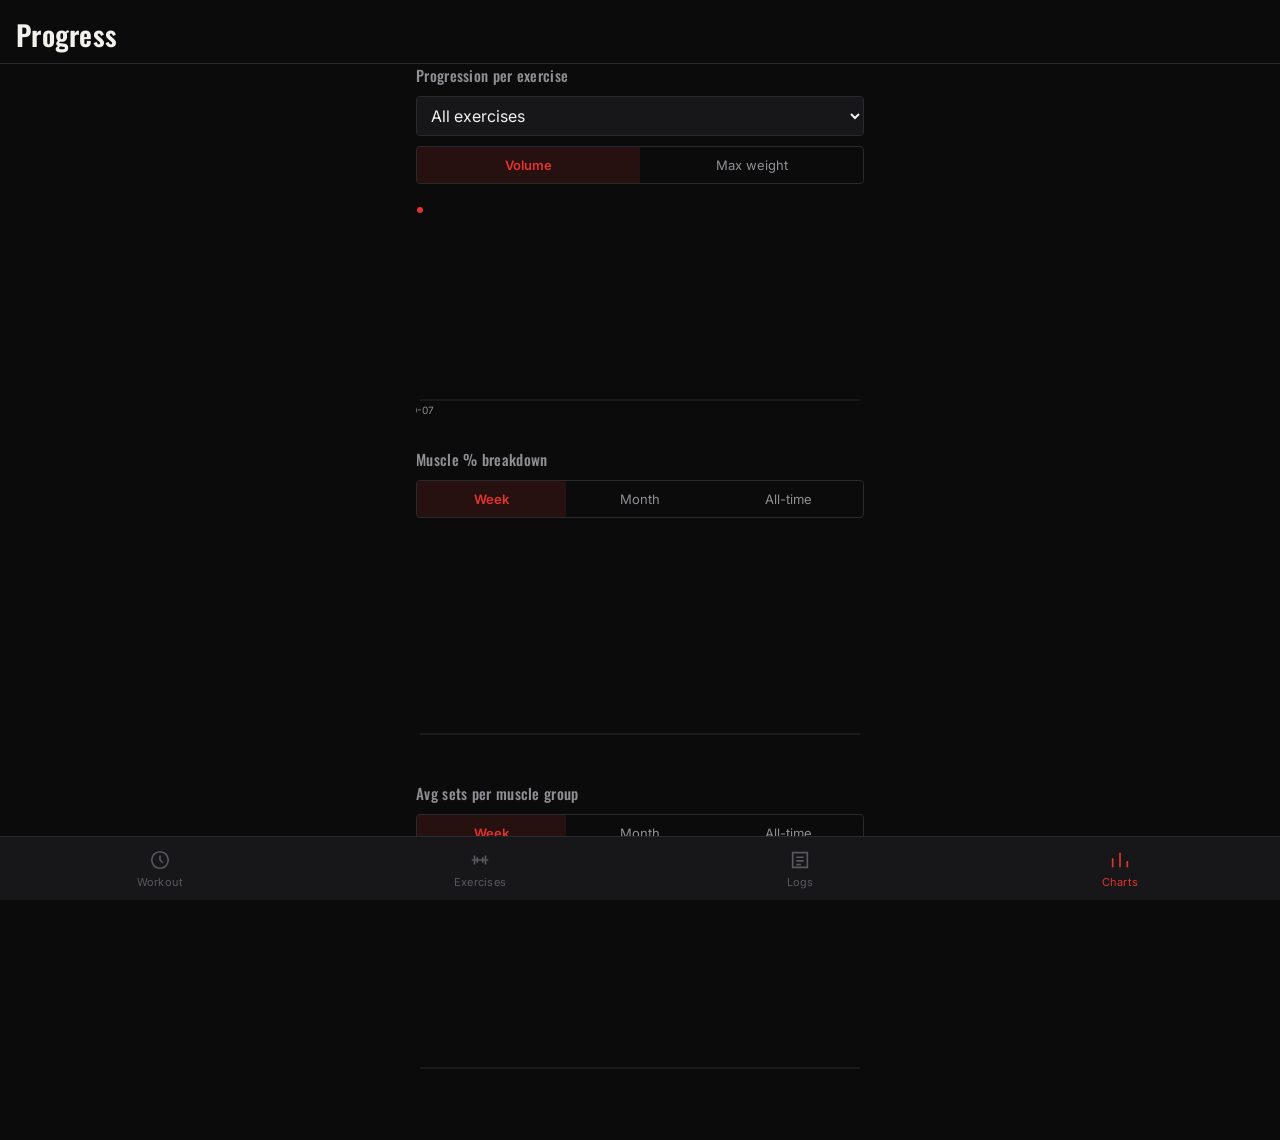
==== charts.html @ bef4cc0c "pipeline" ====
<!DOCTYPE html>
<html lang="en">
<head>
  <meta charset="UTF-8">
  <meta name="viewport" content="width=device-width, initial-scale=1, viewport-fit=cover">
  <title>Progress</title>
  <link rel="manifest" href="manifest.json">
  <link rel="stylesheet" href="css/styles.css">
  <link rel="preconnect" href="https://fonts.googleapis.com">
  <link href="https://fonts.googleapis.com/css2?family=Oswald:wght@500;600&family=Inter:wght@400;500;600&display=swap" rel="stylesheet">
</head>
<body>
  <div class="page-header">
    <h1>Progress</h1>
  </div>
  <main>

    <section class="chart-block">
      <h2>Progression per exercise</h2>
      <select id="chart1-exercise-select" style="width:100%; height:40px; background:var(--surface); border:1px solid var(--line); border-radius:var(--radius); margin:10px 0; color:var(--text); padding:0 10px;"></select>
      <div class="toggle-group" id="chart1-metric-toggle">
        <button data-value="volume" class="active">Volume</button>
        <button data-value="weight">Max weight</button>
      </div>
      <canvas id="chart1-canvas"></canvas>
    </section>

    <section class="chart-block">
      <h2>Muscle % breakdown</h2>
      <div class="toggle-group" id="chart2-range-toggle" style="margin-top:10px;">
        <button data-value="week" class="active">Week</button>
        <button data-value="month">Month</button>
        <button data-value="all">All-time</button>
      </div>
      <canvas id="chart2-canvas"></canvas>
    </section>

    <section class="chart-block">
      <h2>Avg sets per muscle group</h2>
      <div class="toggle-group" id="chart3-range-toggle" style="margin-top:10px;">
        <button data-value="week" class="active">Week</button>
        <button data-value="month">Month</button>
        <button data-value="all">All-time</button>
      </div>
      <canvas id="chart3-canvas"></canvas>
    </section>

  </main>

  <script src="js/data.js"></script>
  <script src="js/nav.js"></script>
  <script src="js/charts.js"></script>
</body>
</html>
---- css/styles.css ----
/* ==========================================================================
   Design tokens
   ========================================================================== */
:root {
  --bg: #0b0b0c;
  --surface: #17171a;
  --surface-raised: #202024;
  --line: #2a2a2e;

  --red: #e3342e;
  --red-dim: #8f201c;
  --red-wash: rgba(227, 52, 46, 0.12);

  --text: #f2f1ed;
  --text-dim: #8f8f94;
  --text-faint: #58585d;

  --font-display: "Oswald", "Arial Narrow", sans-serif;
  --font-body: "Inter", -apple-system, BlinkMacSystemFont, sans-serif;

  --radius: 4px;
  --nav-height: 64px;
  --gap: 16px;
}

@font-face {
  font-family: "Oswald";
  src: local("Oswald");
}

/* ==========================================================================
   Reset
   ========================================================================== */
* { box-sizing: border-box; margin: 0; padding: 0; }

html, body {
  height: 100%;
  background: var(--bg);
  color: var(--text);
  font-family: var(--font-body);
  -webkit-font-smoothing: antialiased;
}

body {
  display: flex;
  flex-direction: column;
  min-height: 100vh;
  padding-bottom: calc(var(--nav-height) + env(safe-area-inset-bottom, 0px));
}

button, input, select { font: inherit; color: inherit; }

button {
  background: none;
  border: none;
  cursor: pointer;
}

a { color: inherit; text-decoration: none; }

/* ==========================================================================
   Typography
   ========================================================================== */
h1, h2, h3, .num {
  font-family: var(--font-display);
  font-weight: 600;
  letter-spacing: 0.01em;
}

h1 { font-size: 28px; line-height: 1.1; padding: 20px var(--gap) 12px; }
h2 { font-size: 15px; color: var(--text-dim); font-weight: 500; letter-spacing: 0.02em; }
h3 { font-size: 17px; }

.num {
  font-size: 22px;
  font-variant-numeric: tabular-nums;
}

.num-lg {
  font-size: 40px;
  font-variant-numeric: tabular-nums;
}

p, .body-text { font-size: 15px; color: var(--text-dim); line-height: 1.5; }

/* ==========================================================================
   Layout shell
   ========================================================================== */
main {
  flex: 1;
  width: 100%;
  max-width: 480px;
  margin: 0 auto;
  padding: 0 var(--gap) 24px;
}

.page-header {
  position: sticky;
  top: 0;
  background: var(--bg);
  z-index: 5;
  border-bottom: 1px solid var(--line);
}

/* ==========================================================================
   Bottom nav
   ========================================================================== */
nav.tabbar {
  position: fixed;
  left: 0; right: 0; bottom: 0;
  height: calc(var(--nav-height) + env(safe-area-inset-bottom, 0px));
  padding-bottom: env(safe-area-inset-bottom, 0px);
  background: var(--surface);
  border-top: 1px solid var(--line);
  display: flex;
  z-index: 10;
}

nav.tabbar a {
  flex: 1;
  display: flex;
  flex-direction: column;
  align-items: center;
  justify-content: center;
  gap: 4px;
  font-size: 11px;
  color: var(--text-faint);
  letter-spacing: 0.02em;
}

nav.tabbar a svg { width: 22px; height: 22px; stroke: currentColor; fill: none; stroke-width: 1.8; }

nav.tabbar a.active { color: var(--red); }
nav.tabbar a.active svg { stroke: var(--red); }

/* ==========================================================================
   Rows / list items (flat, bordered — not card-soup)
   ========================================================================== */
.row-list { border-top: 1px solid var(--line); }

.row {
  display: flex;
  align-items: center;
  justify-content: space-between;
  padding: 14px 4px;
  border-bottom: 1px solid var(--line);
}

.row-title { font-size: 16px; font-weight: 500; }
.row-sub { font-size: 13px; color: var(--text-dim); margin-top: 2px; }

/* ==========================================================================
   Buttons
   ========================================================================== */
.btn {
  display: inline-flex;
  align-items: center;
  justify-content: center;
  gap: 8px;
  height: 48px;
  padding: 0 20px;
  border-radius: var(--radius);
  font-size: 15px;
  font-weight: 600;
  width: 100%;
}

.btn-primary { background: var(--red); color: var(--bg); }
.btn-primary:active { background: var(--red-dim); }

.btn-ghost {
  background: transparent;
  border: 1px solid var(--line);
  color: var(--text);
}

.btn-danger { background: transparent; color: var(--red); }

.fab {
  position: fixed;
  right: var(--gap);
  bottom: calc(var(--nav-height) + 16px + env(safe-area-inset-bottom, 0px));
  width: 56px; height: 56px;
  border-radius: 50%;
  background: var(--red);
  color: var(--bg);
  font-size: 28px;
  display: flex;
  align-items: center;
  justify-content: center;
  box-shadow: 0 4px 16px rgba(227, 52, 46, 0.35);
  z-index: 8;
}

/* ==========================================================================
   Forms
   ========================================================================== */
.field { margin-bottom: 14px; }

.field label {
  display: block;
  font-size: 12px;
  color: var(--text-dim);
  margin-bottom: 6px;
  letter-spacing: 0.02em;
}

.field input, .field select {
  width: 100%;
  height: 44px;
  background: var(--surface);
  border: 1px solid var(--line);
  border-radius: var(--radius);
  padding: 0 12px;
  font-size: 15px;
}

.field input:focus, .field select:focus,
.btn:focus-visible, nav.tabbar a:focus-visible {
  outline: 2px solid var(--red);
  outline-offset: 2px;
}

/* set row inputs — weight + reps side by side */
.set-row {
  display: grid;
  grid-template-columns: 24px 1fr 1fr auto;
  gap: 8px;
  align-items: center;
  padding: 6px 0;
}

.set-row .set-idx { color: var(--text-faint); font-size: 13px; }

/* ==========================================================================
   Toggle group (chart view switches)
   ========================================================================== */
.toggle-group {
  display: flex;
  border: 1px solid var(--line);
  border-radius: var(--radius);
  overflow: hidden;
  margin-bottom: var(--gap);
}

.toggle-group button {
  flex: 1;
  height: 36px;
  font-size: 13px;
  color: var(--text-dim);
}

.toggle-group button.active {
  background: var(--red-wash);
  color: var(--red);
  font-weight: 600;
}

/* ==========================================================================
   Chart canvas container
   ========================================================================== */
.chart-block { margin-bottom: 28px; }
.chart-block canvas { width: 100%; height: 220px; display: block; }

/* ==========================================================================
   Empty states
   ========================================================================== */
.empty {
  padding: 48px 0;
  text-align: center;
  color: var(--text-dim);
}

.empty .num-lg { color: var(--text-faint); display: block; margin-bottom: 8px; }

@media (prefers-reduced-motion: no-preference) {
  .fab { transition: transform 0.15s ease; }
  .fab:active { transform: scale(0.92); }
}
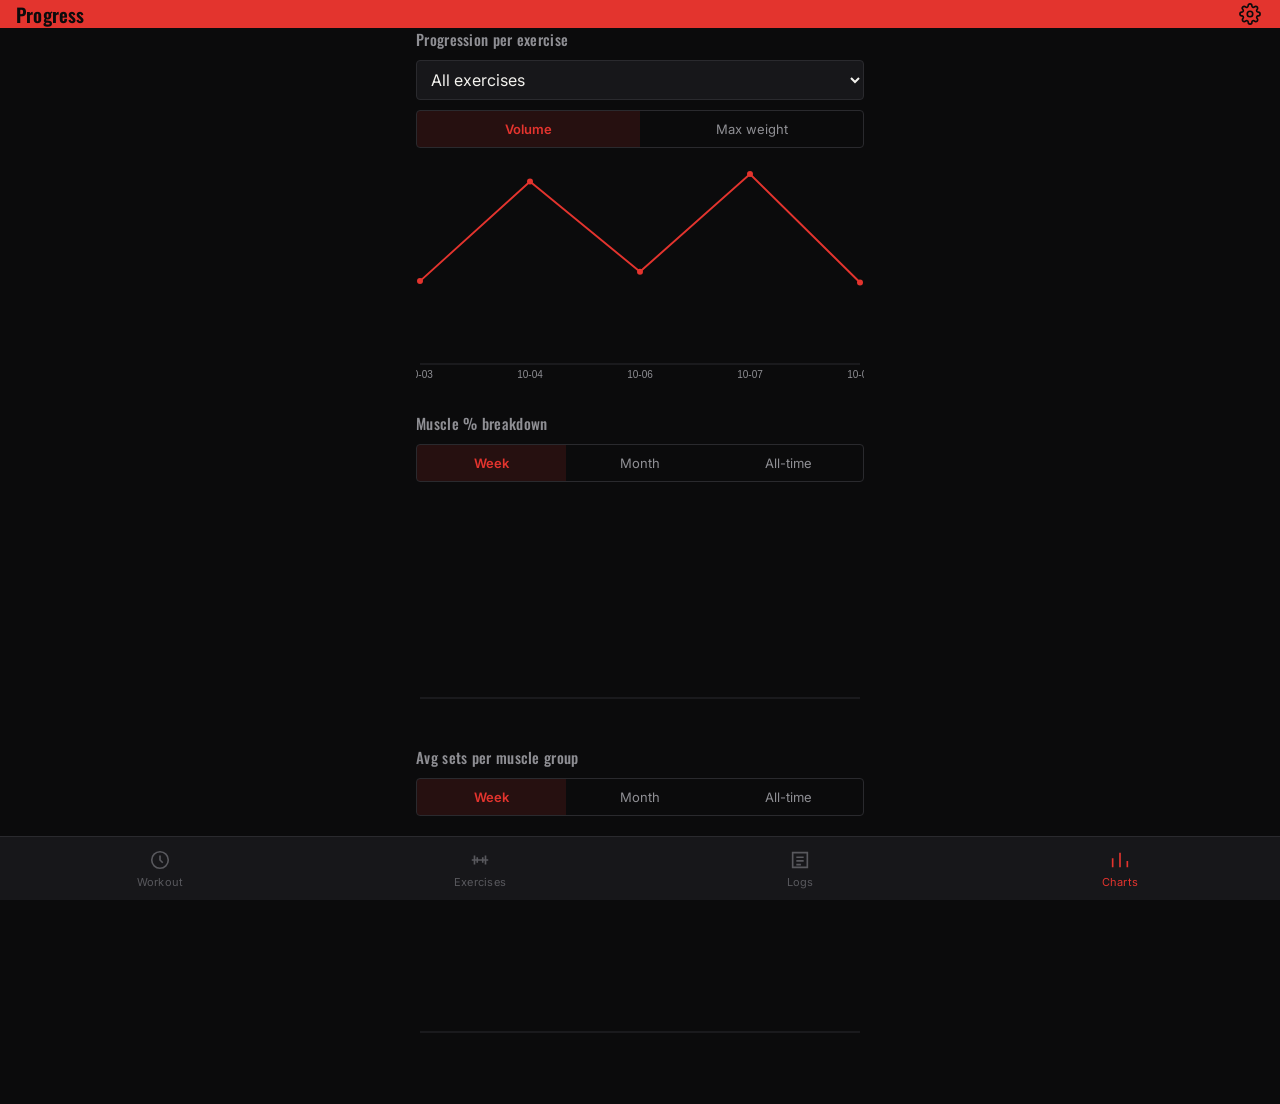
==== commit 223733f7: "red" ====
--- a/charts.html
+++ b/charts.html
@@ -10,9 +10,6 @@
   <link href="https://fonts.googleapis.com/css2?family=Oswald:wght@500;600&family=Inter:wght@400;500;600&display=swap" rel="stylesheet">
 </head>
 <body>
-  <div class="page-header">
-    <h1>Progress</h1>
-  </div>
   <main>
 
     <section class="chart-block">
--- a/css/styles.css
+++ b/css/styles.css
@@ -1,10 +1,10 @@
 /* ==========================================================================
-   Design tokens
+   Design tokens — every color/size other rules build from. Change the look
+   of the whole app by editing values here, not by hunting through rules below.
    ========================================================================== */
 :root {
   --bg: #0b0b0c;
   --surface: #17171a;
-  --surface-raised: #202024;
   --line: #2a2a2e;
 
   --red: #e3342e;
@@ -20,18 +20,18 @@
 
   --radius: 4px;
   --nav-height: 64px;
+  --topbar-height: 52px;
   --gap: 16px;
 }
 
-@font-face {
-  font-family: "Oswald";
-  src: local("Oswald");
-}
-
-/* ==========================================================================
-   Reset
-   ========================================================================== */
-* { box-sizing: border-box; margin: 0; padding: 0; }
+/* ==========================================================================
+   Base reset — browsers ship their own default margins, paddings and font
+   sizes for things like <h1>, <button> and <p>, and they don't agree with
+   each other. These rules zero that out once, here, so every component
+   below starts from the same blank slate instead of fighting inherited
+   browser defaults.
+   ========================================================================== */
+* { box-sizing: border-box; margin: 0; padding: 0; }  /* consistent sizing + no surprise default spacing */
 
 html, body {
   height: 100%;
@@ -48,14 +48,8 @@
   padding-bottom: calc(var(--nav-height) + env(safe-area-inset-bottom, 0px));
 }
 
-button, input, select { font: inherit; color: inherit; }
-
-button {
-  background: none;
-  border: none;
-  cursor: pointer;
-}
-
+button, input, select { font: inherit; color: inherit; }  /* form controls don't inherit font by default */
+button { background: none; border: none; cursor: pointer; }
 a { color: inherit; text-decoration: none; }
 
 /* ==========================================================================
@@ -67,19 +61,11 @@
   letter-spacing: 0.01em;
 }
 
-h1 { font-size: 28px; line-height: 1.1; padding: 20px var(--gap) 12px; }
 h2 { font-size: 15px; color: var(--text-dim); font-weight: 500; letter-spacing: 0.02em; }
 h3 { font-size: 17px; }
 
-.num {
-  font-size: 22px;
-  font-variant-numeric: tabular-nums;
-}
-
-.num-lg {
-  font-size: 40px;
-  font-variant-numeric: tabular-nums;
-}
+.num { font-size: 22px; font-variant-numeric: tabular-nums; }
+.num-lg { font-size: 40px; font-variant-numeric: tabular-nums; }
 
 p, .body-text { font-size: 15px; color: var(--text-dim); line-height: 1.5; }
 
@@ -94,13 +80,54 @@
   padding: 0 var(--gap) 24px;
 }
 
-.page-header {
+/* ==========================================================================
+   Topbar — ONE shared header, rendered by renderTopbar() in nav.js on every
+   page. Nothing below is page-specific; per-page differences (a left button,
+   its label, its click handler) are passed as arguments from each page's JS,
+   not hardcoded per page in HTML.
+   ========================================================================== */
+.topbar {
   position: sticky;
   top: 0;
-  background: var(--bg);
   z-index: 5;
-  border-bottom: 1px solid var(--line);
-}
+  height: calc(var(--topbar-height) + env(safe-area-inset-top, 0px));
+  padding-top: env(safe-area-inset-top, 0px);
+  background: var(--red);
+  color: var(--bg);
+  display: flex;
+  align-items: center;
+  justify-content: space-between;
+  padding-left: var(--gap);
+  padding-right: var(--gap);
+}
+
+.topbar-title {
+  font-size: 19px;
+  color: var(--bg);
+}
+
+.topbar-left-btn {
+  font-size: 16px;
+  color: var(--bg);
+  min-width: 48px;
+  text-align: left;
+}
+
+.topbar-left-btn[hidden] { visibility: hidden; } /* keeps title centered even with no left action */
+
+/* ==========================================================================
+   Icon buttons — one shared size/alignment rule for every button that's
+   just an SVG glyph (topbar gear, calendar prev/next, collapse caret).
+   ========================================================================== */
+.icon-btn {
+  width: 28px;
+  height: 28px;
+  display: flex;
+  align-items: center;
+  justify-content: center;
+}
+
+.icon-btn svg { width: 22px; height: 22px; }
 
 /* ==========================================================================
    Bottom nav
@@ -129,7 +156,6 @@
 }
 
 nav.tabbar a svg { width: 22px; height: 22px; stroke: currentColor; fill: none; stroke-width: 1.8; }
-
 nav.tabbar a.active { color: var(--red); }
 nav.tabbar a.active svg { stroke: var(--red); }
 
@@ -168,12 +194,7 @@
 .btn-primary { background: var(--red); color: var(--bg); }
 .btn-primary:active { background: var(--red-dim); }
 
-.btn-ghost {
-  background: transparent;
-  border: 1px solid var(--line);
-  color: var(--text);
-}
-
+.btn-ghost { background: transparent; border: 1px solid var(--line); color: var(--text); }
 .btn-danger { background: transparent; color: var(--red); }
 
 .fab {
@@ -192,6 +213,11 @@
   z-index: 8;
 }
 
+@media (prefers-reduced-motion: no-preference) {
+  .fab { transition: transform 0.15s ease; }
+  .fab:active { transform: scale(0.92); }
+}
+
 /* ==========================================================================
    Forms
    ========================================================================== */
@@ -216,12 +242,11 @@
 }
 
 .field input:focus, .field select:focus,
-.btn:focus-visible, nav.tabbar a:focus-visible {
+.btn:focus-visible, nav.tabbar a:focus-visible, .icon-btn:focus-visible {
   outline: 2px solid var(--red);
   outline-offset: 2px;
 }
 
-/* set row inputs — weight + reps side by side */
 .set-row {
   display: grid;
   grid-template-columns: 24px 1fr 1fr auto;
@@ -243,18 +268,8 @@
   margin-bottom: var(--gap);
 }
 
-.toggle-group button {
-  flex: 1;
-  height: 36px;
-  font-size: 13px;
-  color: var(--text-dim);
-}
-
-.toggle-group button.active {
-  background: var(--red-wash);
-  color: var(--red);
-  font-weight: 600;
-}
+.toggle-group button { flex: 1; height: 36px; font-size: 13px; color: var(--text-dim); }
+.toggle-group button.active { background: var(--red-wash); color: var(--red); font-weight: 600; }
 
 /* ==========================================================================
    Chart canvas container
@@ -265,15 +280,103 @@
 /* ==========================================================================
    Empty states
    ========================================================================== */
-.empty {
-  padding: 48px 0;
+.empty { padding: 48px 0; text-align: center; color: var(--text-dim); }
+.empty .num-lg { color: var(--text-faint); display: block; margin-bottom: 8px; }
+
+/* ==========================================================================
+   Logs — calendar view
+   ========================================================================== */
+.calendar-card { max-width: 480px; margin: 0 auto; padding: 18px var(--gap) 0; }
+
+.calendar-month-row {
+  display: flex;
+  align-items: center;
+  justify-content: center;
+  gap: 18px;
+  margin-bottom: 18px;
+}
+
+.calendar-nav-btn { font-size: 22px; color: var(--text-dim); width: 32px; height: 32px; }
+
+.calendar-month-label {
+  font-family: var(--font-display);
+  font-size: 20px;
+  font-weight: 600;
+  min-width: 170px;
   text-align: center;
+}
+
+.calendar-weekdays {
+  display: grid;
+  grid-template-columns: repeat(7, 1fr);
+  margin-bottom: 8px;
+}
+
+.calendar-weekdays span { text-align: center; font-size: 13px; color: var(--text-faint); }
+
+.calendar-grid { display: grid; grid-template-columns: repeat(7, 1fr); row-gap: 14px; }
+
+.day-cell {
+  position: relative;
+  height: 48px;
+  display: flex;
+  flex-direction: column;
+  align-items: center;
+  justify-content: center;
+  background: transparent;
+}
+
+.day-num {
+  width: 36px; height: 36px;
+  display: flex;
+  align-items: center;
+  justify-content: center;
+  border-radius: 50%;
+  font-size: 17px;
+  color: var(--text);
+}
+
+.day-cell.has-workout .day-num { background: var(--red); color: var(--bg); font-weight: 600; }
+.day-cell.has-workout.is-today .day-num { background: var(--red-dim); color: var(--text); }
+.day-cell.is-selected .day-num { outline: 2px solid var(--text); outline-offset: 2px; }
+
+.day-dot { width: 4px; height: 4px; border-radius: 50%; background: var(--red); margin-top: 2px; }
+
+.calendar-collapse-btn {
+  width: 100%;
+  display: flex;
+  align-items: center;
+  gap: 10px;
+  padding: 16px 0 8px;
+  color: var(--text-faint);
+}
+
+.collapse-line { flex: 1; height: 1px; background: var(--line); }
+.collapse-caret { font-size: 14px; }
+
+.day-detail-heading {
+  padding: 20px var(--gap) 8px;
+  font-size: 13px;
+  letter-spacing: 0.04em;
   color: var(--text-dim);
-}
-
-.empty .num-lg { color: var(--text-faint); display: block; margin-bottom: 8px; }
-
-@media (prefers-reduced-motion: no-preference) {
-  .fab { transition: transform 0.15s ease; }
-  .fab:active { transform: scale(0.92); }
-}+  max-width: 480px;
+  margin: 0 auto;
+}
+
+.workout-summary-card {
+  display: flex;
+  align-items: center;
+  justify-content: space-between;
+  gap: 12px;
+  width: calc(100% - 32px);
+  max-width: 448px;
+  margin: 0 auto;
+  padding: 16px;
+  background: var(--surface);
+  border-radius: var(--radius);
+  text-align: left;
+}
+
+.workout-summary-card .chevron { width: 20px; height: 20px; flex-shrink: 0; color: var(--text-faint); }
+
+#summary-expanded { max-width: 480px; margin: 0 auto; padding: 0 var(--gap); }
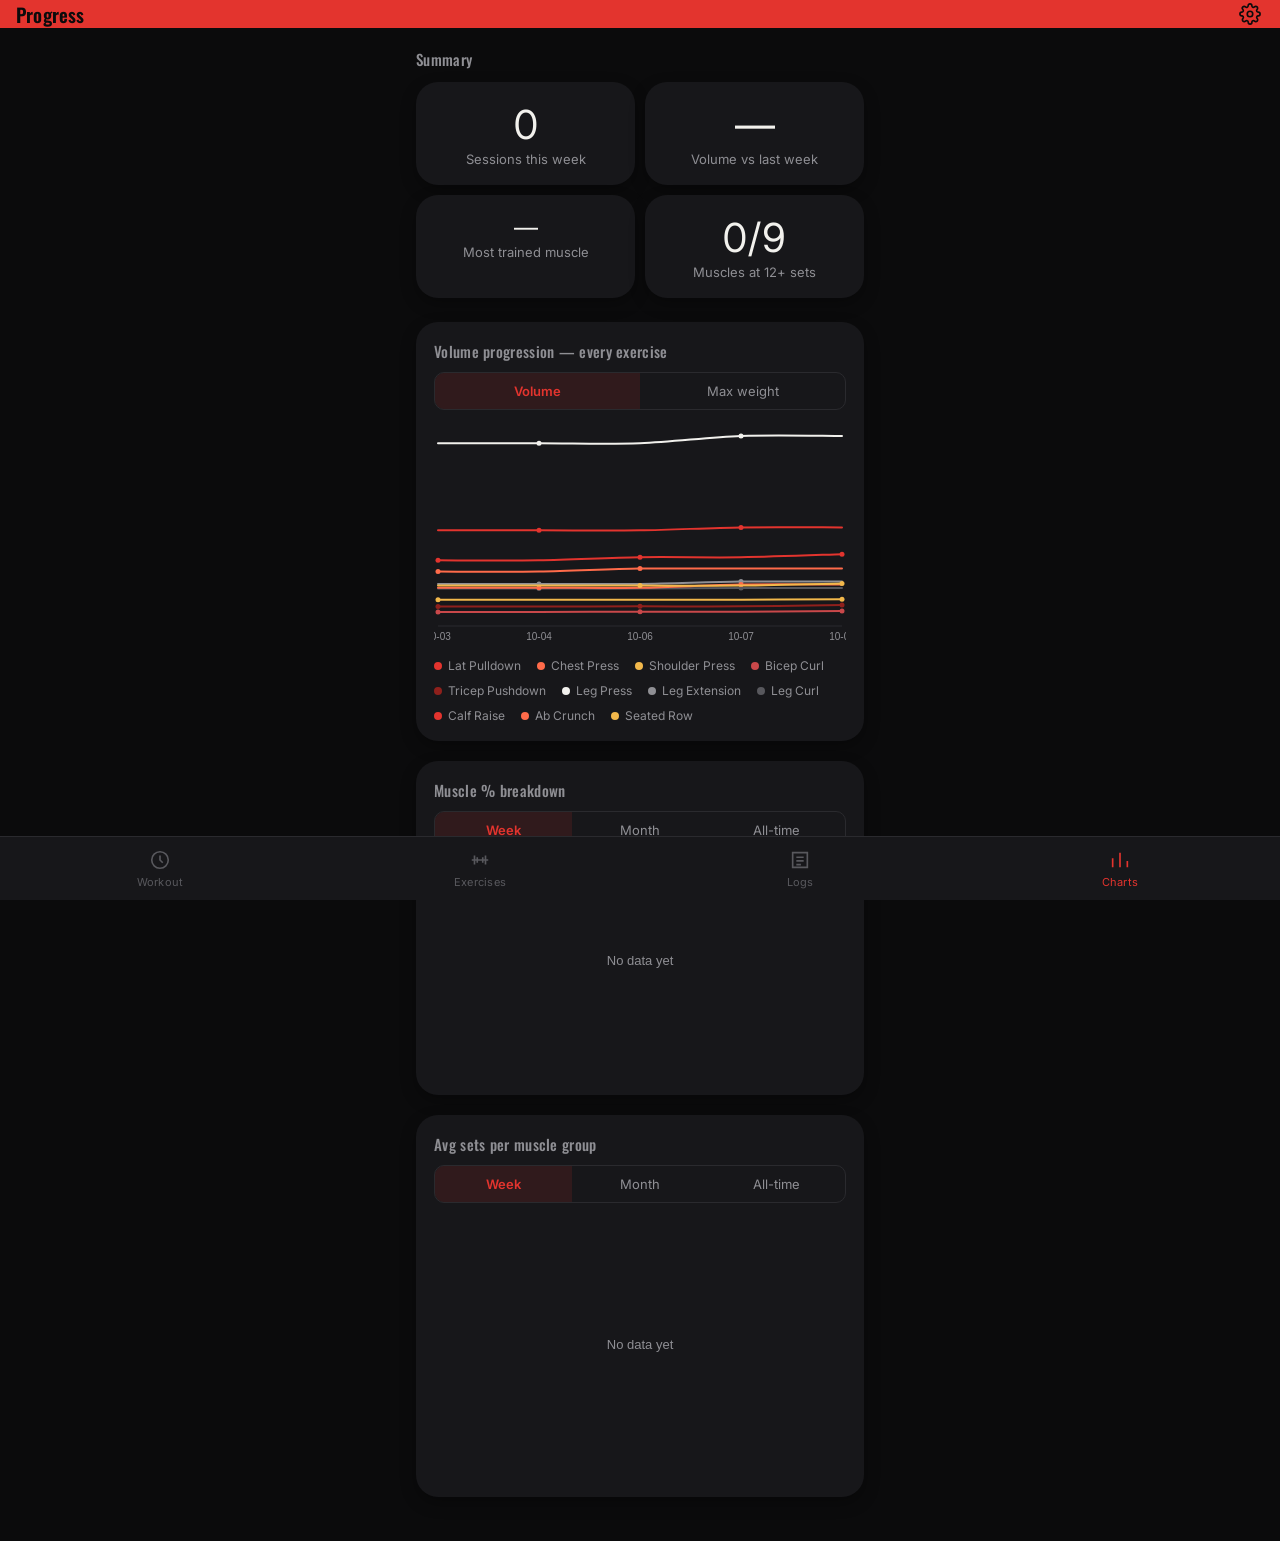
==== commit c44ee6ab: "charts" ====
--- a/charts.html
+++ b/charts.html
@@ -12,34 +12,40 @@
 <body>
   <main>
 
-    <section class="chart-block">
-      <h2>Progression per exercise</h2>
-      <select id="chart1-exercise-select" style="width:100%; height:40px; background:var(--surface); border:1px solid var(--line); border-radius:var(--radius); margin:10px 0; color:var(--text); padding:0 10px;"></select>
+    <section class="summary-panel">
+      <h2>Summary</h2>
+      <div id="summary-root"></div>
+    </section>
+
+    <section class="chart-box">
+      <h2>Volume progression — every exercise</h2>
       <div class="toggle-group" id="chart1-metric-toggle">
         <button data-value="volume" class="active">Volume</button>
         <button data-value="weight">Max weight</button>
       </div>
       <canvas id="chart1-canvas"></canvas>
+      <div class="legend" id="chart1-legend"></div>
     </section>
 
-    <section class="chart-block">
+    <section class="chart-box">
       <h2>Muscle % breakdown</h2>
-      <div class="toggle-group" id="chart2-range-toggle" style="margin-top:10px;">
+      <div class="toggle-group" id="chart2-range-toggle">
         <button data-value="week" class="active">Week</button>
         <button data-value="month">Month</button>
         <button data-value="all">All-time</button>
       </div>
-      <canvas id="chart2-canvas"></canvas>
+      <canvas id="chart2-canvas" style="height:200px;"></canvas>
+      <div class="legend" id="chart2-legend"></div>
     </section>
 
-    <section class="chart-block">
+    <section class="chart-box">
       <h2>Avg sets per muscle group</h2>
-      <div class="toggle-group" id="chart3-range-toggle" style="margin-top:10px;">
+      <div class="toggle-group" id="chart3-range-toggle">
         <button data-value="week" class="active">Week</button>
         <button data-value="month">Month</button>
         <button data-value="all">All-time</button>
       </div>
-      <canvas id="chart3-canvas"></canvas>
+      <canvas id="chart3-canvas" style="height:260px;"></canvas>
     </section>
 
   </main>
--- a/css/styles.css
+++ b/css/styles.css
@@ -15,10 +15,15 @@
   --text-dim: #8f8f94;
   --text-faint: #58585d;
 
-  --font-display: "Oswald", "Arial Narrow", sans-serif;
+  --font-display: "Oswald", sans-serif;
   --font-body: "Inter", -apple-system, BlinkMacSystemFont, sans-serif;
 
-  --radius: 4px;
+  /* Two radius scales: -sm for tappable controls (buttons, inputs, toggles),
+     -lg for "box" surfaces (cards, panels). -lg pairs with the corner-shape
+     declarations below to read as a continuous-curvature squircle rather
+     than a plain circular-arc rounded rect, on browsers that support it. */
+  --radius-sm: 10px;
+  --radius-lg: 22px;
   --nav-height: 64px;
   --topbar-height: 52px;
   --gap: 16px;
@@ -185,7 +190,8 @@
   gap: 8px;
   height: 48px;
   padding: 0 20px;
-  border-radius: var(--radius);
+  border-radius: var(--radius-sm);
+  corner-shape: squircle; /* superellipse corner curvature; browsers that don't support it fall back to the circular-arc radius above, no breakage */
   font-size: 15px;
   font-weight: 600;
   width: 100%;
@@ -236,7 +242,8 @@
   height: 44px;
   background: var(--surface);
   border: 1px solid var(--line);
-  border-radius: var(--radius);
+  border-radius: var(--radius-sm);
+  corner-shape: squircle;
   padding: 0 12px;
   font-size: 15px;
 }
@@ -263,7 +270,8 @@
 .toggle-group {
   display: flex;
   border: 1px solid var(--line);
-  border-radius: var(--radius);
+  border-radius: var(--radius-sm);
+  corner-shape: squircle;
   overflow: hidden;
   margin-bottom: var(--gap);
 }
@@ -272,10 +280,55 @@
 .toggle-group button.active { background: var(--red-wash); color: var(--red); font-weight: 600; }
 
 /* ==========================================================================
-   Chart canvas container
-   ========================================================================== */
-.chart-block { margin-bottom: 28px; }
-.chart-block canvas { width: 100%; height: 220px; display: block; }
+   Charts page — summary panel + bounded chart sections
+   ========================================================================== */
+.summary-panel { padding-top: 20px; margin-bottom: 24px; }
+.summary-panel h2 { margin-bottom: 12px; }
+
+.summary-grid {
+  display: grid;
+  grid-template-columns: 1fr 1fr;
+  gap: 10px;
+}
+
+.summary-stat {
+  background: var(--surface);
+  padding: 18px 16px;
+  text-align: center;
+  border-radius: var(--radius-lg);
+  corner-shape: squircle;
+  box-shadow: 0 6px 16px rgba(0, 0, 0, 0.3);
+}
+
+.chart-box {
+  background: var(--surface);
+  border-radius: var(--radius-lg);
+  corner-shape: squircle;
+  box-shadow: 0 6px 16px rgba(0, 0, 0, 0.3);
+  padding: 18px;
+  margin-bottom: 20px;
+}
+
+.chart-box h2 { margin-bottom: 4px; }
+.chart-box .toggle-group { margin-top: 10px; }
+.chart-box canvas { width: 100%; height: 220px; display: block; }
+
+.legend {
+  display: flex;
+  flex-wrap: wrap;
+  gap: 10px 16px;
+  margin-top: 12px;
+}
+
+.legend-item {
+  display: inline-flex;
+  align-items: center;
+  gap: 6px;
+  font-size: 12px;
+  color: var(--text-dim);
+}
+
+.legend-dot { width: 8px; height: 8px; border-radius: 50%; flex-shrink: 0; }
 
 /* ==========================================================================
    Empty states
@@ -373,7 +426,9 @@
   margin: 0 auto;
   padding: 16px;
   background: var(--surface);
-  border-radius: var(--radius);
+  border-radius: var(--radius-lg);
+  corner-shape: squircle;
+  box-shadow: 0 6px 16px rgba(0, 0, 0, 0.3);
   text-align: left;
 }
 
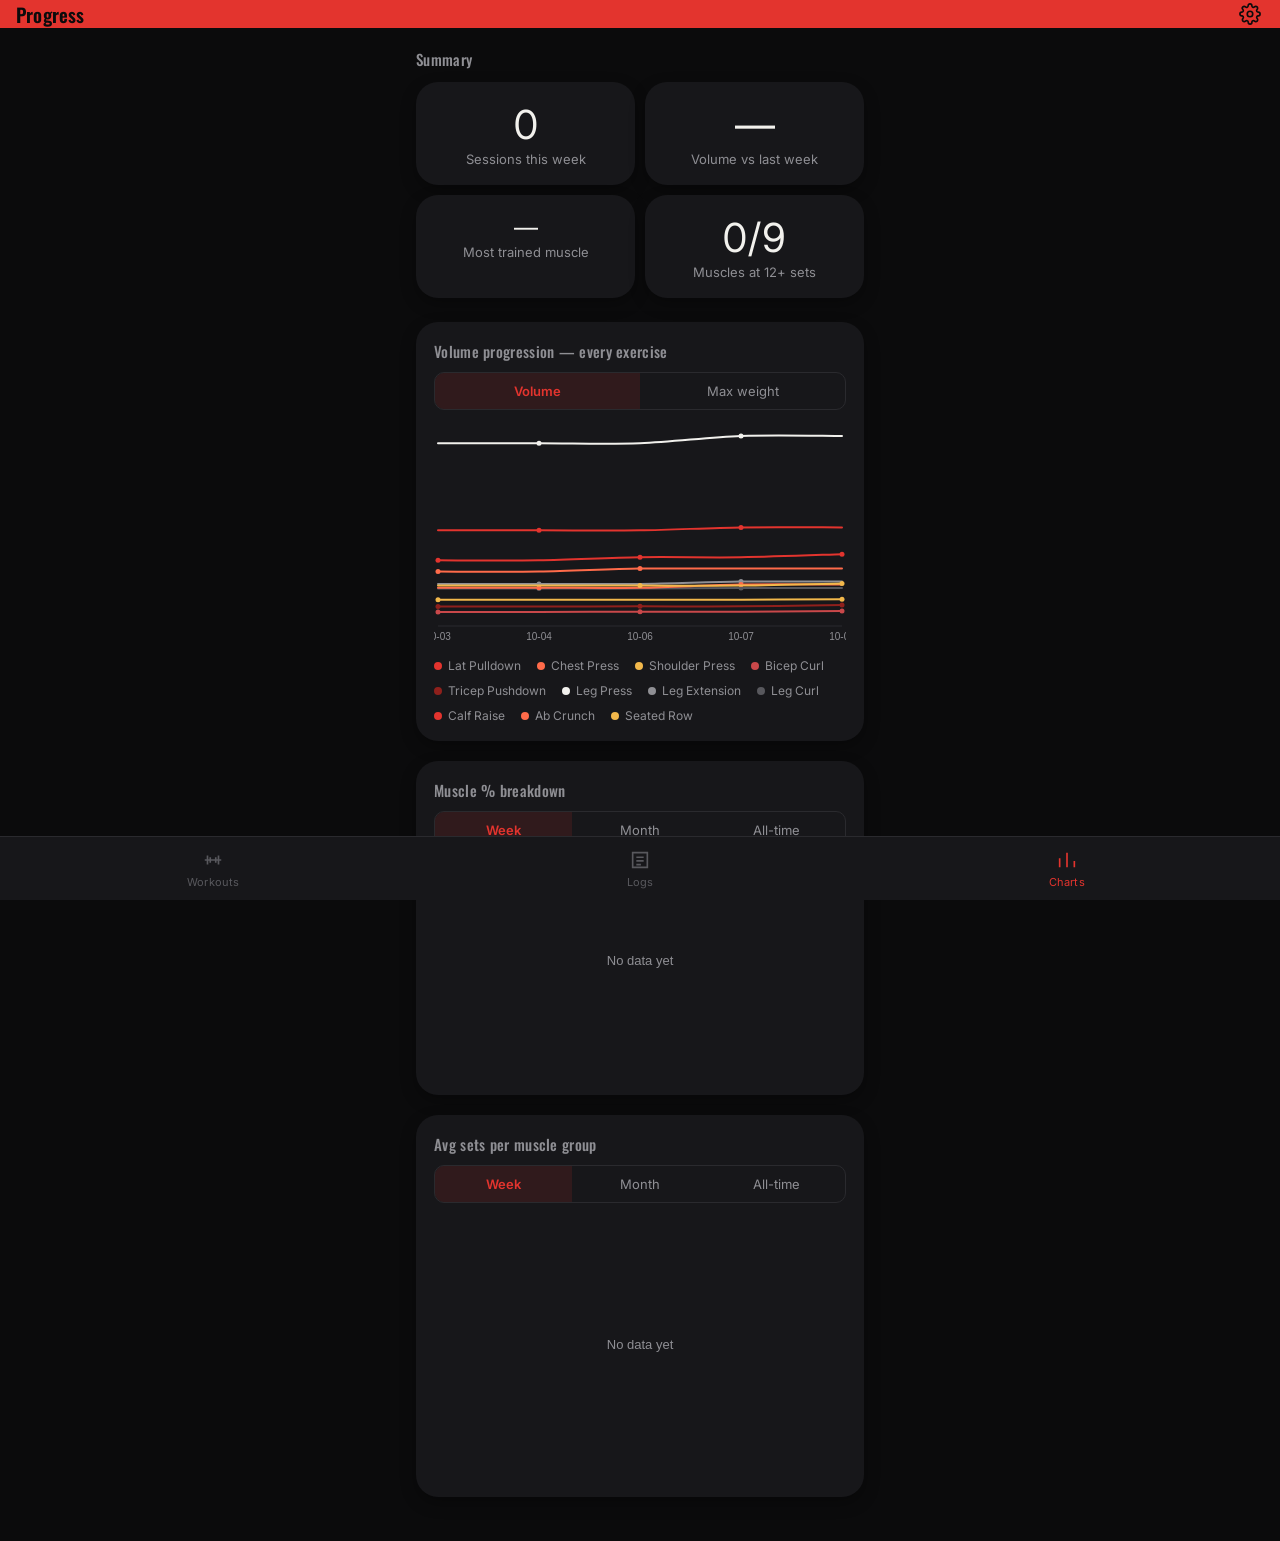
==== commit de7920b9: "4=>3 sections" ====
--- a/charts.html
+++ b/charts.html
@@ -17,7 +17,7 @@
       <div id="summary-root"></div>
     </section>
 
-    <section class="chart-box">
+    <section class="panel chart-box">
       <h2>Volume progression — every exercise</h2>
       <div class="toggle-group" id="chart1-metric-toggle">
         <button data-value="volume" class="active">Volume</button>
@@ -27,7 +27,7 @@
       <div class="legend" id="chart1-legend"></div>
     </section>
 
-    <section class="chart-box">
+    <section class="panel chart-box">
       <h2>Muscle % breakdown</h2>
       <div class="toggle-group" id="chart2-range-toggle">
         <button data-value="week" class="active">Week</button>
@@ -38,7 +38,7 @@
       <div class="legend" id="chart2-legend"></div>
     </section>
 
-    <section class="chart-box">
+    <section class="panel chart-box">
       <h2>Avg sets per muscle group</h2>
       <div class="toggle-group" id="chart3-range-toggle">
         <button data-value="week" class="active">Week</button>
@@ -54,4 +54,4 @@
   <script src="js/nav.js"></script>
   <script src="js/charts.js"></script>
 </body>
-</html>+</html>
--- a/css/styles.css
+++ b/css/styles.css
@@ -15,7 +15,7 @@
   --text-dim: #8f8f94;
   --text-faint: #58585d;
 
-  --font-display: "Oswald", sans-serif;
+  --font-display: "Oswald", "Arial Narrow", sans-serif;
   --font-body: "Inter", -apple-system, BlinkMacSystemFont, sans-serif;
 
   /* Two radius scales: -sm for tappable controls (buttons, inputs, toggles),
@@ -300,15 +300,23 @@
   box-shadow: 0 6px 16px rgba(0, 0, 0, 0.3);
 }
 
-.chart-box {
+/* ==========================================================================
+   Panel — the one elevated squircle surface used everywhere a list or a
+   chart needs to sit in its own "card": Charts' three sections, the
+   Exercises list, and the Logs calendar. Same visual treatment every time
+   (background, radius, corner-shape, shadow) so these pages read as one
+   consistent design language instead of three different list styles.
+   ========================================================================== */
+.panel {
   background: var(--surface);
   border-radius: var(--radius-lg);
   corner-shape: squircle;
   box-shadow: 0 6px 16px rgba(0, 0, 0, 0.3);
   padding: 18px;
-  margin-bottom: 20px;
-}
-
+}
+
+/* chart-box adds layout/spacing specific to the Charts page on top of .panel */
+.chart-box { margin-bottom: 20px; }
 .chart-box h2 { margin-bottom: 4px; }
 .chart-box .toggle-group { margin-top: 10px; }
 .chart-box canvas { width: 100%; height: 220px; display: block; }
@@ -331,6 +339,136 @@
 .legend-dot { width: 8px; height: 8px; border-radius: 50%; flex-shrink: 0; }
 
 /* ==========================================================================
+   Workouts page — mode toggle, search + filter row, filter chips
+   ========================================================================== */
+.search-filter-row {
+  display: flex;
+  gap: 8px;
+  margin: 14px 0 6px;
+}
+
+.search-filter-row input {
+  flex: 1;
+  height: 40px;
+  background: var(--surface);
+  border: 1px solid var(--line);
+  border-radius: var(--radius-sm);
+  corner-shape: squircle;
+  padding: 0 12px;
+  font-size: 14px;
+}
+
+.filter-btn {
+  height: 40px;
+  width: auto;
+  padding: 0 14px;
+  font-size: 13px;
+  white-space: nowrap;
+}
+
+.filter-chip-list { display: flex; flex-wrap: wrap; gap: 8px; }
+
+.chip {
+  height: 32px;
+  padding: 0 14px;
+  background: var(--surface);
+  border: 1px solid var(--line);
+  border-radius: 16px;
+  corner-shape: squircle;
+  font-size: 13px;
+  color: var(--text-dim);
+}
+
+.chip.active { background: var(--red-wash); border-color: var(--red); color: var(--red); font-weight: 600; }
+
+/* ==========================================================================
+   Bottom sheet — full-screen modal that slides up, used by the template
+   editor. Two pieces: a dimmed backdrop (.sheet-overlay) and the sheet
+   itself (.sheet), both toggled by adding/removing an .open class in JS —
+   the transform transition is what gives the slide-up-from-bottom motion.
+   ========================================================================== */
+.sheet-overlay {
+  position: fixed;
+  inset: 0;
+  background: rgba(0, 0, 0, 0.55);
+  opacity: 0;
+  pointer-events: none;
+  transition: opacity 0.25s ease;
+  z-index: 20;
+}
+
+.sheet-overlay.open { opacity: 1; pointer-events: auto; }
+
+.sheet {
+  position: fixed;
+  left: 0; right: 0; bottom: 0;
+  height: 100%;
+  max-height: 100dvh;
+  background: var(--bg);
+  transform: translateY(100%);
+  transition: transform 0.32s cubic-bezier(0.32, 0.72, 0, 1); /* iOS-style settle, not a linear slide */
+  z-index: 21;
+  display: flex;
+  flex-direction: column;
+  border-radius: var(--radius-lg) var(--radius-lg) 0 0;
+  corner-shape: squircle;
+  overflow: hidden;
+}
+
+.sheet.open { transform: translateY(0); }
+
+.sheet-grabber {
+  width: 36px; height: 4px;
+  background: var(--line);
+  border-radius: 2px;
+  margin: 10px auto 0;
+  flex-shrink: 0;
+}
+
+.sheet-header {
+  display: flex;
+  align-items: center;
+  justify-content: space-between;
+  padding: 12px var(--gap) 16px;
+  border-bottom: 1px solid var(--line);
+  flex-shrink: 0;
+}
+
+.sheet-title { font-size: 17px; }
+.sheet-cancel-btn { font-size: 15px; color: var(--text-dim); }
+.sheet-save-btn { font-size: 15px; font-weight: 600; color: var(--red); }
+
+.sheet-body {
+  flex: 1;
+  overflow-y: auto;
+  padding: 20px var(--gap) calc(32px + env(safe-area-inset-bottom, 0px));
+}
+
+.template-station {
+  display: flex;
+  align-items: flex-start;
+  justify-content: space-between;
+  gap: 8px;
+  padding: 12px 0;
+  border-bottom: 1px solid var(--line);
+}
+
+.template-station-inputs { display: flex; gap: 8px; margin-top: 8px; }
+
+.template-station-inputs input {
+  height: 36px;
+  background: var(--surface);
+  border: 1px solid var(--line);
+  border-radius: var(--radius-sm);
+  corner-shape: squircle;
+  padding: 0 10px;
+  font-size: 14px;
+}
+
+.template-station-inputs input.sets-input { width: 64px; }
+.template-station-inputs input.reps-input { flex: 1; }
+
+/* ==========================================================================
    Empty states
    ========================================================================== */
 .empty { padding: 48px 0; text-align: center; color: var(--text-dim); }
@@ -339,7 +477,15 @@
 /* ==========================================================================
    Logs — calendar view
    ========================================================================== */
-.calendar-card { max-width: 480px; margin: 0 auto; padding: 18px var(--gap) 0; }
+.calendar-card {
+  max-width: 480px;
+  margin: 20px auto 24px;
+  padding: 18px;
+  background: var(--surface);
+  border-radius: var(--radius-lg);
+  corner-shape: squircle;
+  box-shadow: 0 6px 16px rgba(0, 0, 0, 0.3);
+}
 
 .calendar-month-row {
   display: flex;
@@ -434,4 +580,4 @@
 
 .workout-summary-card .chevron { width: 20px; height: 20px; flex-shrink: 0; color: var(--text-faint); }
 
-#summary-expanded { max-width: 480px; margin: 0 auto; padding: 0 var(--gap); }+#summary-expanded { max-width: 480px; margin: 0 auto; padding: 0 var(--gap); }
